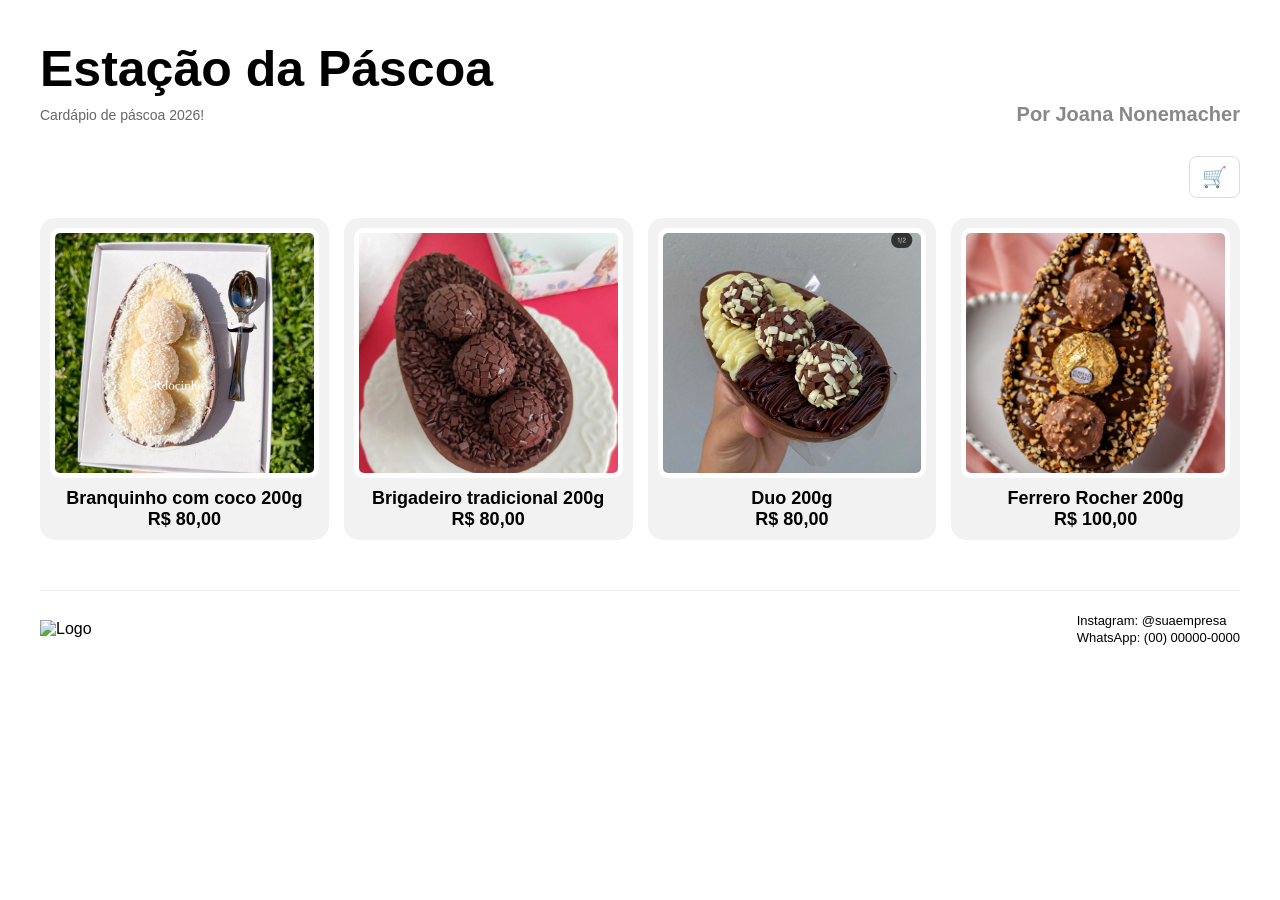
==== pascoa.html @ 9c00dd73 "Início do site da páscoa! Inicio do site da páscoa" ====
<!DOCTYPE html>
<html lang="pt-br">
<head>
    <meta charset="UTF-8">
    <meta name="viewport" content="width=device-width, initial-scale=1.0">
    <title>Estação da Páscoa</title>
    <link rel="stylesheet" href="pascoa.css">
</head>
<body>

    <header>
        <h1>Estação da Páscoa</h1>
        <div class="sub-header">
            <h4>Cardápio de páscoa 2026!</h4>
            <h5>Por Joana Nonemacher</h5>
        </div>
    </header>

    <main>
        <div class="topo-main">
            <button class="btn-carrinho">🛒</button>
        </div>

        <section class="vitrine">
            
            <div class="card-produto">
                <div class="moldura-foto">
                    <img src="imagens/branquinho com coco.jpg" alt="">
                </div>
                <p class="nome-produto">Branquinho com coco 200g</p>
                <p class="preco-produto">R$ 80,00</p>
            </div>

            <div class="card-produto">
                <div class="moldura-foto">
                    <img src="imagens/brigadeiro.jpg" alt="">
                </div>
                <p class="nome-produto">Brigadeiro tradicional 200g</p>
                <p class="preco-produto">R$ 80,00</p>
            </div>

            <div class="card-produto">
                <div class="moldura-foto">
                    <img src="imagens/duo.jpg" alt="">
                </div>
                <p class="nome-produto">Duo 200g</p>
                <p class="preco-produto">R$ 80,00</p>
            </div>

            <div class="card-produto">
                <div class="moldura-foto">
                    <img src="imagens/ferrero.jpg" alt="">
                </div>
                <p class="nome-produto">Ferrero Rocher 200g</p>
                <p class="preco-produto">R$ 100,00</p>
            </div>

            </section>
    </main>

    <footer>
        <img src="https://via.placeholder.com/80x40" alt="Logo" class="logo-footer">
        <div class="info-contato">
            <p>Instagram: @suaempresa</p>
            <p>WhatsApp: (00) 00000-0000</p>
        </div>
    </footer>

</body>
</html>
---- pascoa.css ----
* { margin: 0; padding: 0; box-sizing: border-box; font-family: sans-serif; }
        body { padding: 40px; background-color: #fff; }

        /* HEADER: Título em cima, Subtítulos na mesma linha abaixo */
        header { margin-bottom: 30px; }
        header h1 { font-size: 50px; margin-bottom: 5px; }
        
        .sub-header {
            display: flex;
            justify-content: space-between; /* H4 na esquerda, H5 na direita */
            align-items: center;
        }
        header h4 { font-size: 14px; color: #666; font-weight: normal; }
        header h5 { font-size: 20px; color: #888; }

        /* MAIN: Botão de carrinho na direita */
        .topo-main {
            display: flex;
            justify-content: flex-end;
            margin-bottom: 20px;
        }
        .btn-carrinho {
            font-size: 20px;
            padding: 8px 12px;
            cursor: pointer;
            border-radius: 8px;
            border: 1px solid #ddd;
            background: #fff;
        }

        /* GRID: 4 BLOCOS POR LINHA (O que você pediu) */
        .vitrine {
            display: grid;
            grid-template-columns: repeat(4, 1fr); /* FORÇA 4 POR LINHA */
            gap: 15px; /* Espaço entre os blocos */
        }

        /* O BLOCO (QUADRADO/RETANGULAR COM BORDAS ARREDONDADAS) */
        .card-produto {
            background-color: #f2f2f2; /* Cor do bloco */
            border-radius: 15px;
            padding: 10px; /* Bordinha em volta do conteúdo */
            text-align: center;
        }

        /* IMAGEM DENTRO DO BLOCO (COM BORDAS BRANCAS) */
        .moldura-foto {
            background-color: white; /* A bordinha branca solicitada */
            padding: 5px;
            border-radius: 10px;
            margin-bottom: 10px;
            height: 250px; /* Tamanho menor para a imagem não ficar gigante */
            display: flex;
            align-items: center;
            justify-content: center;
            overflow: hidden;
        }

        .moldura-foto img {
            max-width: 100%;
            max-height: 100%;
            object-fit: cover;
            border-radius: 5px;
            width: 100%;
            height: 100%;

        }

        /* TEXTOS DO PRODUTO */
        .nome-produto { 
            
            font-size: 18px;      /* Igual ao preco-produto */
    font-weight: bold;    /* Igual ao preco-produto */
    color: #000;
         }
        .preco-produto { font-size: 18px; font-weight: bold; color: #000; }

        /* FOOTER */
        footer {
            margin-top: 50px;
            padding-top: 20px;
            border-top: 1px solid #eee;
            display: flex;
            justify-content: space-between;
            align-items: center;
        }
        .info-contato p { font-size: 13px; margin: 2px 0; }
        .logo-footer { width: 80px; height: auto; }
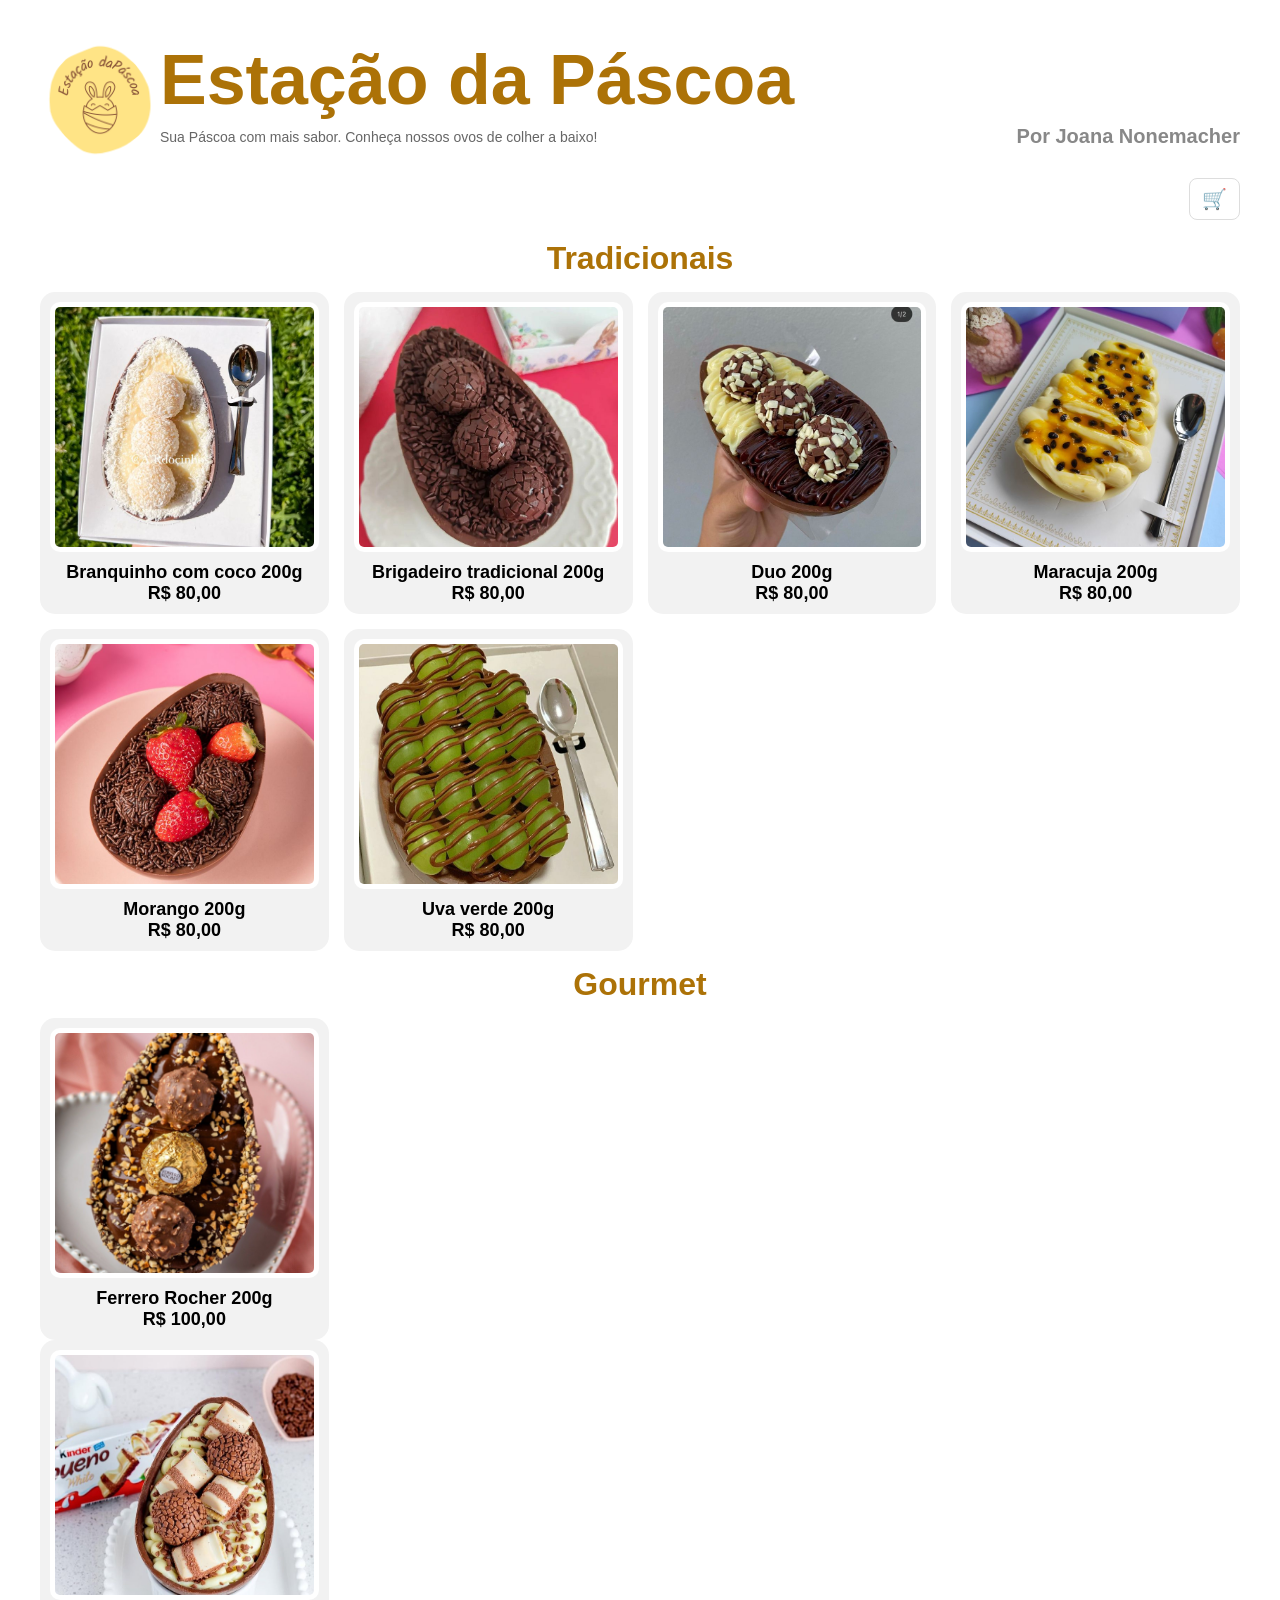
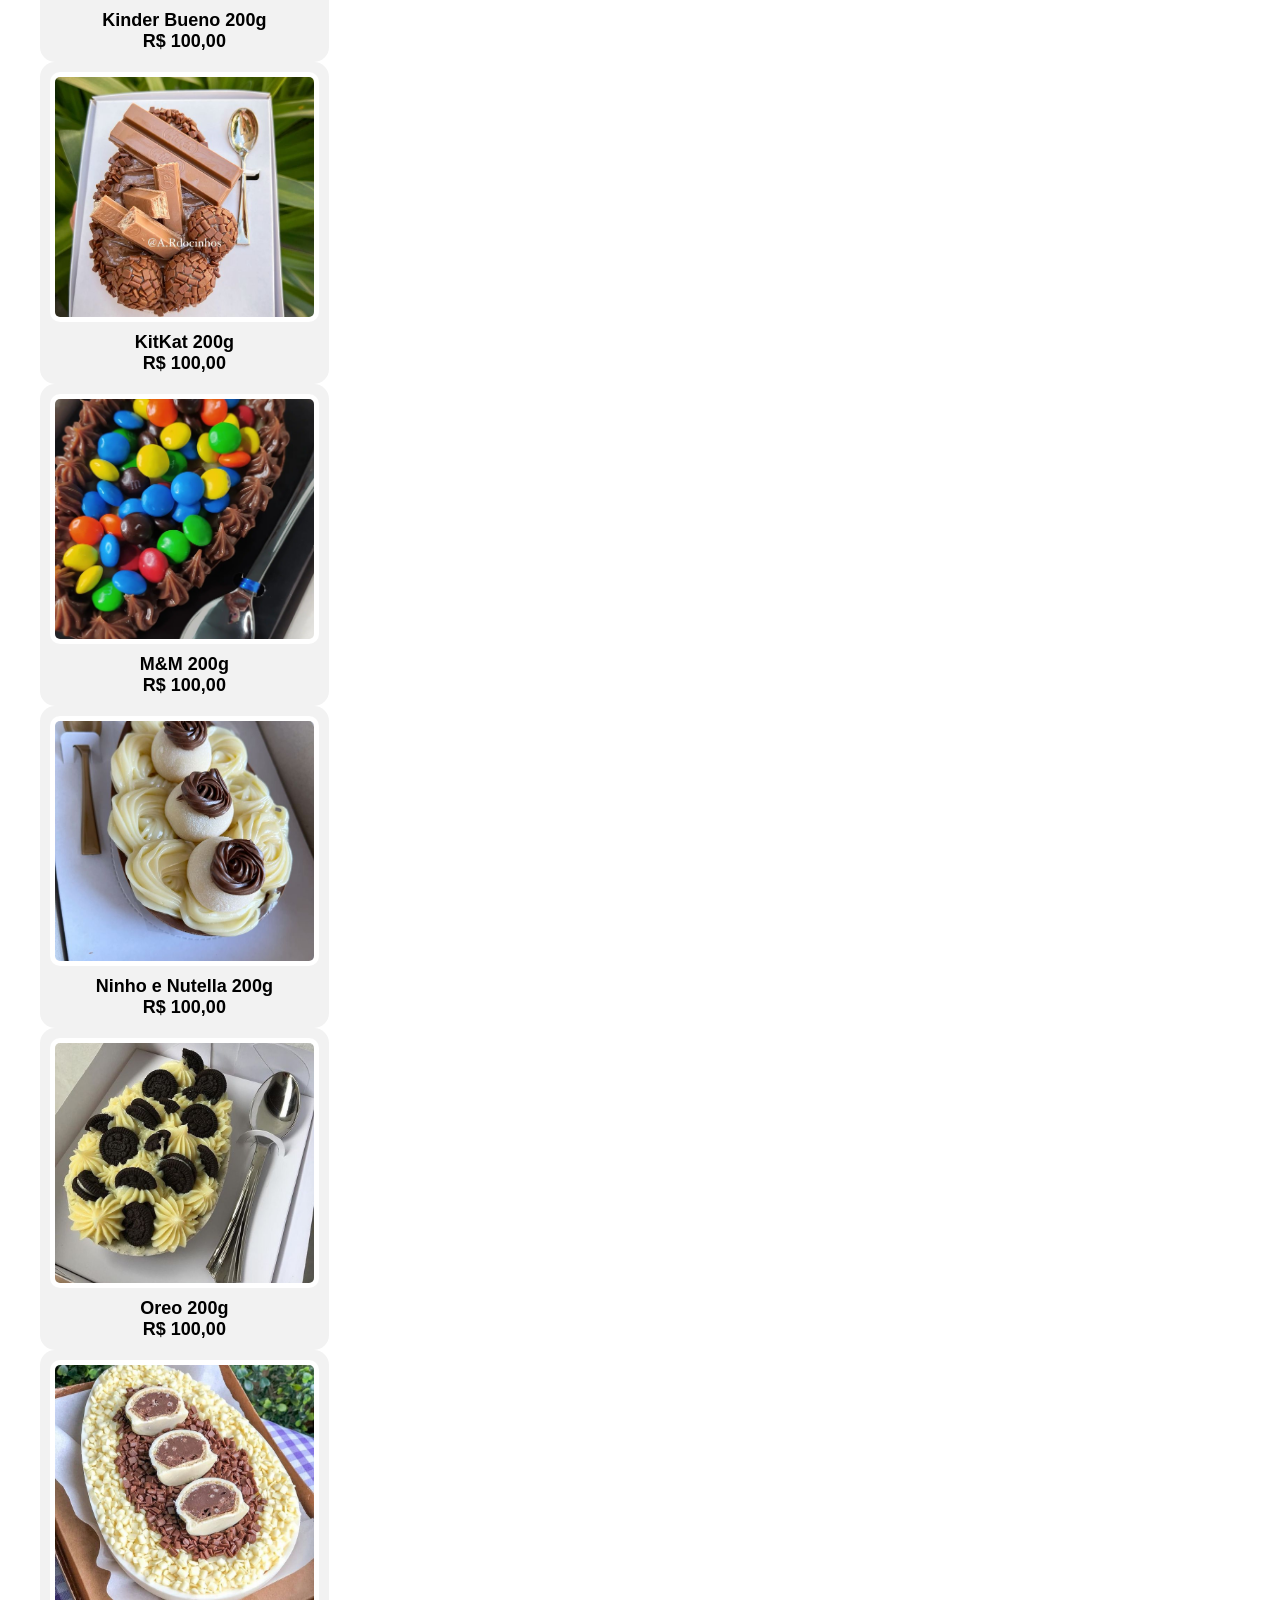
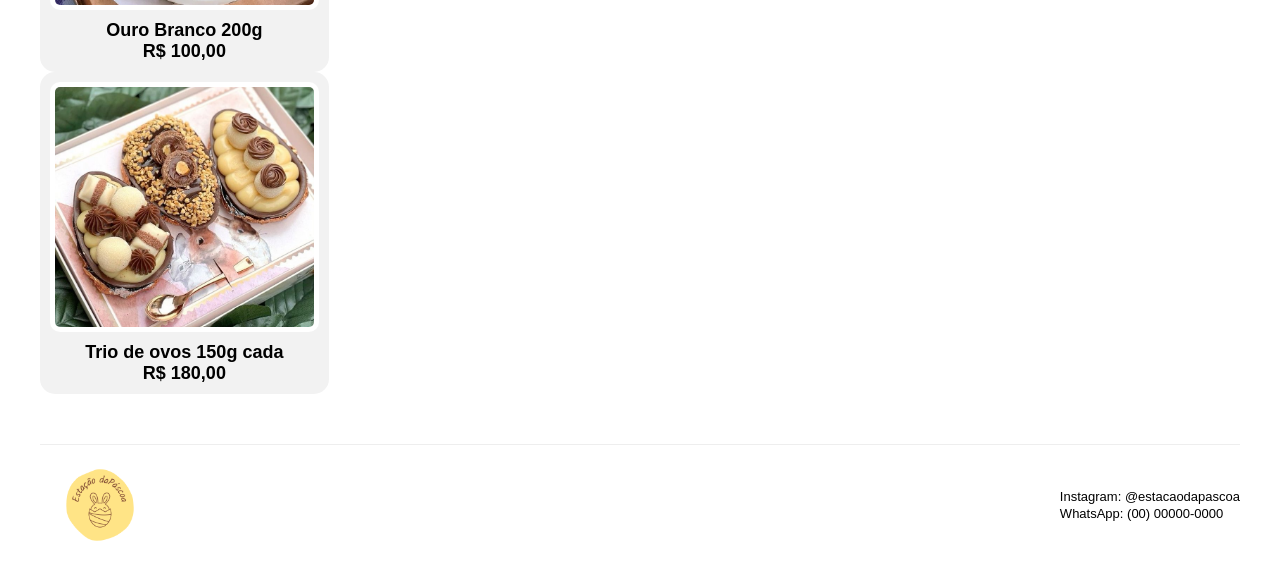
==== commit d12d52f7: "Continuação do site da páscoa continuação do site da páscoa" ====
--- a/pascoa.html
+++ b/pascoa.html
@@ -9,9 +9,10 @@
 <body>
 
     <header>
+        <img src="imagens/Ovo de Páscoa Caseiro Coelho Ilustrado Circular Amarelo Logotipo.png" alt="Logo" class="logo-header">
         <h1>Estação da Páscoa</h1>
         <div class="sub-header">
-            <h4>Cardápio de páscoa 2026!</h4>
+            <h4>Sua Páscoa com mais sabor. Conheça nossos ovos de colher a baixo!</h4>
             <h5>Por Joana Nonemacher</h5>
         </div>
     </header>
@@ -20,6 +21,8 @@
         <div class="topo-main">
             <button class="btn-carrinho">🛒</button>
         </div>
+
+        <h2 class="titulo-secao">Tradicionais</h2>
 
         <section class="vitrine">
             
@@ -49,19 +52,104 @@
 
             <div class="card-produto">
                 <div class="moldura-foto">
+                    <img src="imagens/maracuja.jpg" alt="">
+                </div>
+                <p class="nome-produto">Maracuja 200g</p>
+                <p class="preco-produto">R$ 80,00</p>
+            </div>
+
+            <div class="card-produto">
+                <div class="moldura-foto">
+                    <img src="imagens/morango.jpg" alt="">
+                </div>
+                <p class="nome-produto">Morango 200g</p>
+                <p class="preco-produto">R$ 80,00</p>
+            </div>
+
+            <div class="card-produto">
+                <div class="moldura-foto">
+                    <img src="imagens/uva.jpg" alt="">
+                </div>
+                <p class="nome-produto">Uva verde 200g</p>
+                <p class="preco-produto">R$ 80,00</p>
+            </div>
+            </section>
+
+            <h2 class="titulo-secao">Gourmet</h2>
+            <section class="vitrine">
+
+            <section>
+            <div class="card-produto">
+                <div class="moldura-foto">
                     <img src="imagens/ferrero.jpg" alt="">
                 </div>
                 <p class="nome-produto">Ferrero Rocher 200g</p>
                 <p class="preco-produto">R$ 100,00</p>
             </div>
 
+             <div class="card-produto">
+                <div class="moldura-foto">
+                    <img src="imagens/kinder.jpg" alt="">
+                </div>
+                <p class="nome-produto">Kinder Bueno 200g</p>
+                <p class="preco-produto">R$ 100,00</p>
+            </div>
+
+             <div class="card-produto">
+                <div class="moldura-foto">
+                    <img src="imagens/kitkat.jpg" alt="">
+                </div>
+                <p class="nome-produto">KitKat 200g</p>
+                <p class="preco-produto">R$ 100,00</p>
+            </div>
+             
+             <div class="card-produto">
+                <div class="moldura-foto">
+                    <img src="imagens/mm.jpg" alt="">
+                </div>
+                <p class="nome-produto">M&M 200g</p>
+                <p class="preco-produto">R$ 100,00</p>
+            </div>
+             
+             <div class="card-produto">
+                <div class="moldura-foto">
+                    <img src="imagens/Ninho e nutella.jpg" alt="">
+                </div>
+                <p class="nome-produto">Ninho e Nutella 200g</p>
+                <p class="preco-produto">R$ 100,00</p>
+            </div>
+
+             <div class="card-produto">
+                <div class="moldura-foto">
+                    <img src="imagens/oreo.jpg" alt="">
+                </div>
+                <p class="nome-produto">Oreo 200g</p>
+                <p class="preco-produto">R$ 100,00</p>
+            </div>
+
+             <div class="card-produto">
+                <div class="moldura-foto">
+                    <img src="imagens/ouro branco.jpg" alt="">
+                </div>
+                <p class="nome-produto">Ouro Branco 200g</p>
+                <p class="preco-produto">R$ 100,00</p>
+            </div>
+             
+             <div class="card-produto">
+                <div class="moldura-foto">
+                    <img src="imagens/trio.jpg" alt="">
+                </div>
+                <p class="nome-produto">Trio de ovos 150g cada</p>
+                <p class="preco-produto">R$ 180,00</p>
+            </div>
+            </section>
             </section>
     </main>
 
     <footer>
-        <img src="https://via.placeholder.com/80x40" alt="Logo" class="logo-footer">
+        <img src="imagens/Ovo de Páscoa Caseiro Coelho Ilustrado Circular Amarelo Logotipo.png" alt="Logo" class="logo-footer">
         <div class="info-contato">
-            <p>Instagram: @suaempresa</p>
+            <p>Instagram: @estacaodapascoa</p>
             <p>WhatsApp: (00) 00000-0000</p>
         </div>
     </footer>
--- a/pascoa.css
+++ b/pascoa.css
@@ -1,89 +1,152 @@
-* { margin: 0; padding: 0; box-sizing: border-box; font-family: sans-serif; }
-        body { padding: 40px; background-color: #fff; }
+*{
+margin: 0;
+padding: 0;
+box-sizing: border-box;
+font-family: sans-serif;
+}
 
-        /* HEADER: Título em cima, Subtítulos na mesma linha abaixo */
-        header { margin-bottom: 30px; }
-        header h1 { font-size: 50px; margin-bottom: 5px; }
-        
-        .sub-header {
-            display: flex;
-            justify-content: space-between; /* H4 na esquerda, H5 na direita */
-            align-items: center;
-        }
-        header h4 { font-size: 14px; color: #666; font-weight: normal; }
-        header h5 { font-size: 20px; color: #888; }
+body{ 
+padding: 40px;
+background-color: #fff;
+}
+    
+header{
+margin-bottom: 30px;
+}
 
-        /* MAIN: Botão de carrinho na direita */
-        .topo-main {
-            display: flex;
-            justify-content: flex-end;
-            margin-bottom: 20px;
-        }
-        .btn-carrinho {
-            font-size: 20px;
-            padding: 8px 12px;
-            cursor: pointer;
-            border-radius: 8px;
-            border: 1px solid #ddd;
-            background: #fff;
-        }
+header img {
+display: block;
+float: left;
+font-size: 70%;
+width: 120px; 
+height: auto;
+}
 
-        /* GRID: 4 BLOCOS POR LINHA (O que você pediu) */
-        .vitrine {
-            display: grid;
-            grid-template-columns: repeat(4, 1fr); /* FORÇA 4 POR LINHA */
-            gap: 15px; /* Espaço entre os blocos */
-        }
+header h1{
+font-size: 70px;
+margin-left: 50px;
+margin-bottom: 5px;
+color: #ac7207;
+}
 
-        /* O BLOCO (QUADRADO/RETANGULAR COM BORDAS ARREDONDADAS) */
-        .card-produto {
-            background-color: #f2f2f2; /* Cor do bloco */
-            border-radius: 15px;
-            padding: 10px; /* Bordinha em volta do conteúdo */
-            text-align: center;
-        }
+.sub-header{
+display: flex;
+justify-content: space-between;
+align-items: center;
+}
 
-        /* IMAGEM DENTRO DO BLOCO (COM BORDAS BRANCAS) */
-        .moldura-foto {
-            background-color: white; /* A bordinha branca solicitada */
-            padding: 5px;
-            border-radius: 10px;
-            margin-bottom: 10px;
-            height: 250px; /* Tamanho menor para a imagem não ficar gigante */
-            display: flex;
-            align-items: center;
-            justify-content: center;
-            overflow: hidden;
-        }
+header h4{
+font-size: 14px;
+color: #666;
+font-weight: normal;
+}
 
-        .moldura-foto img {
-            max-width: 100%;
-            max-height: 100%;
-            object-fit: cover;
-            border-radius: 5px;
-            width: 100%;
-            height: 100%;
+header h5{
+font-size: 20px;
+color: #888;
+}
 
-        }
+/* main: botao do carrinho na direita*/
+.topo-main{
+display: flex;
+justify-content: flex-end;
+margin-bottom: 20px;
+}
 
-        /* TEXTOS DO PRODUTO */
-        .nome-produto { 
-            
-            font-size: 18px;      /* Igual ao preco-produto */
-    font-weight: bold;    /* Igual ao preco-produto */
-    color: #000;
-         }
-        .preco-produto { font-size: 18px; font-weight: bold; color: #000; }
+.btn-carrinho{
+font-size: 20px;
+padding: 8px 12px;
+cursor: pointer;
+border-radius: 8px;
+border: 1px solid #ddd;
+background: #fff;
+}
 
-        /* FOOTER */
-        footer {
-            margin-top: 50px;
-            padding-top: 20px;
-            border-top: 1px solid #eee;
-            display: flex;
-            justify-content: space-between;
-            align-items: center;
-        }
-        .info-contato p { font-size: 13px; margin: 2px 0; }
-        .logo-footer { width: 80px; height: auto; }
+.titulo-secao {
+    font-size: 32px;
+    color: #ac7207;
+    text-align: center;
+    margin-bottom: 15px;
+    margin-top: 15px;
+}
+
+/* grid: 4 ovos por linha */
+.vitrine{
+display: grid;
+grid-template-columns: repeat(4, 1fr);
+gap: 15px;
+}
+
+
+/* bloco do ovo */
+.card-produto{
+background-color: #f2f2f2;
+border-radius: 15px;
+padding: 10px;
+text-align: center;
+}
+
+/* lugar das imagens*/
+.moldura-foto{
+background-color: white;
+padding: 5px;
+border-radius: 10px;
+margin-bottom: 10px;
+height: 250px;
+display: flex;
+align-items: center;
+justify-content: center;
+overflow: hidden;
+}
+
+/* imagens ovos */
+.moldura-foto img{
+max-width: 100%;
+max-height: 100%;
+object-fit: cover;
+border-radius: 5px;
+width: 100%;
+height: 100%;
+}
+
+/* texto do produto */
+.nome-produto{      
+font-size: 18px;
+font-weight: bold;
+color: #000;
+}
+
+.preco-produto{
+font-size: 18px;
+font-weight: bold;
+color: #000;
+}
+
+/* footer */
+footer{
+margin-top: 50px;
+padding-top: 20px;
+border-top: 1px solid #eee;
+display: flex;
+justify-content: space-between;
+align-items: center;
+}
+
+footer img{
+display: block;
+margin-left: 20px;
+width: 120px; 
+height: auto;
+}
+
+
+.info-contato p{
+font-size: 13px;
+margin: 2px 0;
+}
+
+.logo-footer{
+width: 80px;
+height: auto;
+}
     
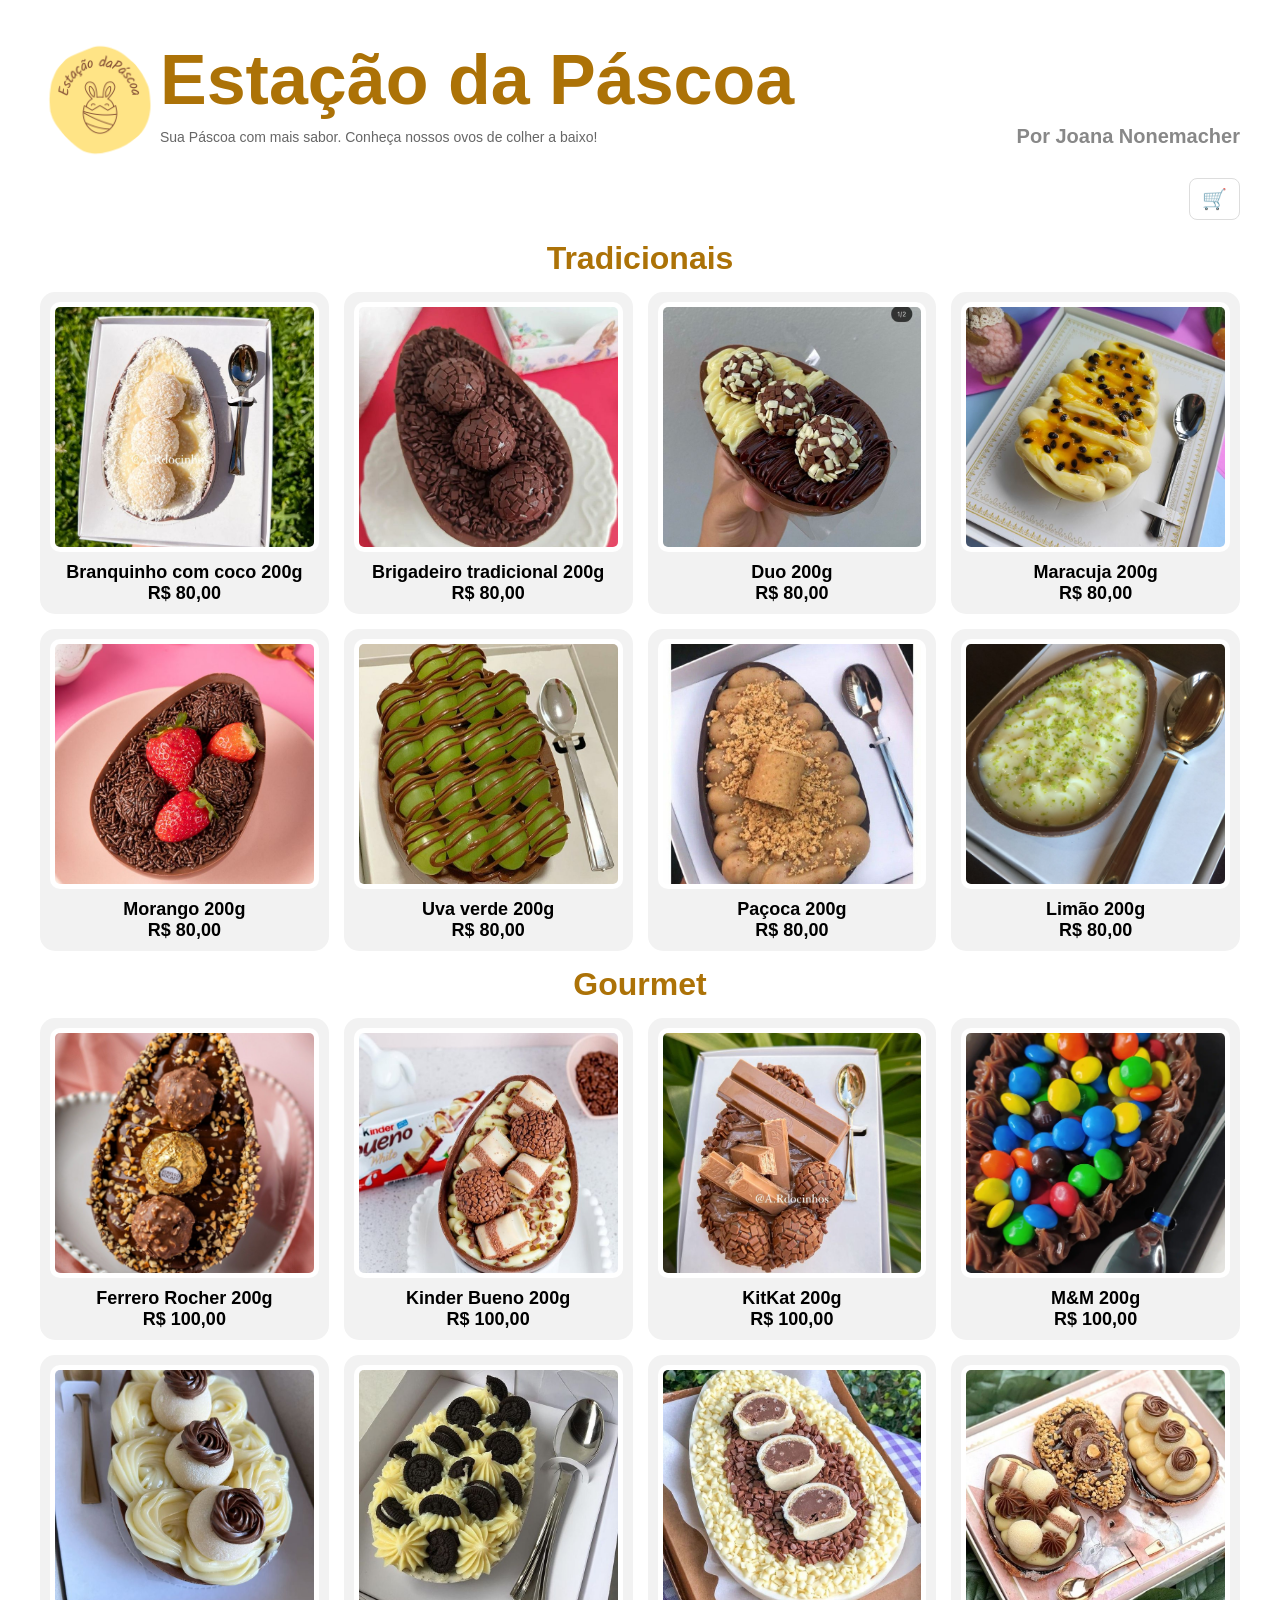
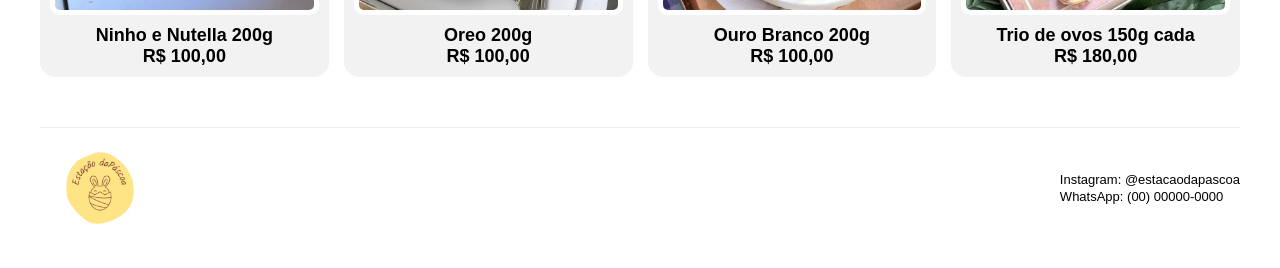
==== commit 22a9ff50: "semi finalização do site finalizando" ====
--- a/pascoa.html
+++ b/pascoa.html
@@ -19,22 +19,22 @@
 
     <main>
         <div class="topo-main">
-            <button class="btn-carrinho">🛒</button>
+            <button class="btn-carrinho" id="abrir-carrinho">🛒<span id="contador-notas"></span></button>
         </div>
 
         <h2 class="titulo-secao">Tradicionais</h2>
 
         <section class="vitrine">
             
-            <div class="card-produto">
+            <div class="card-produto" onclick="adicionarAoCarrinho('Branquinho com coco', 80, 'imagens/branquinho com coco.jpg')">
                 <div class="moldura-foto">
                     <img src="imagens/branquinho com coco.jpg" alt="">
                 </div>
                 <p class="nome-produto">Branquinho com coco 200g</p>
                 <p class="preco-produto">R$ 80,00</p>
             </div>
-
-            <div class="card-produto">
+            
+            <div class="card-produto" onclick="adicionarAoCarrinho('Brigadeiro', 80, 'imagens/brigadeiro.jpg')">
                 <div class="moldura-foto">
                     <img src="imagens/brigadeiro.jpg" alt="">
                 </div>
@@ -42,7 +42,7 @@
                 <p class="preco-produto">R$ 80,00</p>
             </div>
 
-            <div class="card-produto">
+            <div class="card-produto" onclick="adicionarAoCarrinho('Duo', 80, 'imagens/duo.jpg')">
                 <div class="moldura-foto">
                     <img src="imagens/duo.jpg" alt="">
                 </div>
@@ -50,15 +50,15 @@
                 <p class="preco-produto">R$ 80,00</p>
             </div>
 
-            <div class="card-produto">
-                <div class="moldura-foto">
+            <div class="card-produto" onclick="adicionarAoCarrinho('Maracuja', 80, 'imagens/maracuja.jpg')">
+                <div class="moldura-foto"> 
                     <img src="imagens/maracuja.jpg" alt="">
                 </div>
                 <p class="nome-produto">Maracuja 200g</p>
                 <p class="preco-produto">R$ 80,00</p>
             </div>
 
-            <div class="card-produto">
+            <div class="card-produto" onclick="adicionarAoCarrinho('Morango', 80, 'imagens/morango.jpg')">
                 <div class="moldura-foto">
                     <img src="imagens/morango.jpg" alt="">
                 </div>
@@ -66,28 +66,44 @@
                 <p class="preco-produto">R$ 80,00</p>
             </div>
 
-            <div class="card-produto">
+            <div class="card-produto" onclick="adicionarAoCarrinho('Uva', 80, 'imagens/uva.jpg')">
                 <div class="moldura-foto">
                     <img src="imagens/uva.jpg" alt="">
                 </div>
                 <p class="nome-produto">Uva verde 200g</p>
                 <p class="preco-produto">R$ 80,00</p>
             </div>
+             
+            <div class="card-produto" onclick="adicionarAoCarrinho('Paçoca', 80, 'imagens/Paçoca.jpg')">
+                <div class="moldura-foto">
+                    <img src="imagens/paçoca.jpg" alt="">
+                </div>
+                <p class="nome-produto">Paçoca 200g</p>
+                <p class="preco-produto">R$ 80,00</p>
+            </div>
+            
+            <div class="card-produto" onclick="adicionarAoCarrinho('Limão', 80, 'imagens/limão.jpg')">
+                <div class="moldura-foto">
+                    <img src="imagens/limão.jpg" alt="">
+                </div>
+                <p class="nome-produto">Limão 200g</p>
+                <p class="preco-produto">R$ 80,00</p>
+            </div>
+
             </section>
 
             <h2 class="titulo-secao">Gourmet</h2>
             <section class="vitrine">
-
-            <section>
-            <div class="card-produto">
-                <div class="moldura-foto">
-                    <img src="imagens/ferrero.jpg" alt="">
-                </div>
+            
+            <div class="card-produto" onclick="adicionarAoCarrinho('Ferrero Rocher', 100, 'imagens/ferrero.jpg')">
+            <div class="moldura-foto">
+                <img src="imagens/ferrero.jpg" alt="">
+            </div>
                 <p class="nome-produto">Ferrero Rocher 200g</p>
                 <p class="preco-produto">R$ 100,00</p>
             </div>
 
-             <div class="card-produto">
+            <div class="card-produto" onclick="adicionarAoCarrinho('Kinder Bueno', 100, 'imagens/kinder.jpg')">
                 <div class="moldura-foto">
                     <img src="imagens/kinder.jpg" alt="">
                 </div>
@@ -95,7 +111,7 @@
                 <p class="preco-produto">R$ 100,00</p>
             </div>
 
-             <div class="card-produto">
+            <div class="card-produto" onclick="adicionarAoCarrinho('KitKat', 100, 'imagens/kitkat.jpg')">
                 <div class="moldura-foto">
                     <img src="imagens/kitkat.jpg" alt="">
                 </div>
@@ -103,7 +119,7 @@
                 <p class="preco-produto">R$ 100,00</p>
             </div>
              
-             <div class="card-produto">
+            <div class="card-produto" onclick="adicionarAoCarrinho('M&M', 100, 'imagens/mm.jpg')">
                 <div class="moldura-foto">
                     <img src="imagens/mm.jpg" alt="">
                 </div>
@@ -111,7 +127,7 @@
                 <p class="preco-produto">R$ 100,00</p>
             </div>
              
-             <div class="card-produto">
+            <div class="card-produto" onclick="adicionarAoCarrinho('Ninho e Nutella', 100, 'imagens/Ninho e nutella.jpg')">
                 <div class="moldura-foto">
                     <img src="imagens/Ninho e nutella.jpg" alt="">
                 </div>
@@ -119,7 +135,7 @@
                 <p class="preco-produto">R$ 100,00</p>
             </div>
 
-             <div class="card-produto">
+            <div class="card-produto" onclick="adicionarAoCarrinho('Oreo', 100, 'imagens/oreo.jpg')">
                 <div class="moldura-foto">
                     <img src="imagens/oreo.jpg" alt="">
                 </div>
@@ -127,15 +143,15 @@
                 <p class="preco-produto">R$ 100,00</p>
             </div>
 
-             <div class="card-produto">
+            <div class="card-produto" onclick="adicionarAoCarrinho('Ouro Branco', 100, 'imagens/ouro branco')">
                 <div class="moldura-foto">
                     <img src="imagens/ouro branco.jpg" alt="">
                 </div>
                 <p class="nome-produto">Ouro Branco 200g</p>
                 <p class="preco-produto">R$ 100,00</p>
             </div>
-             
-             <div class="card-produto">
+            
+            <div class="card-produto" onclick="adicionarAoCarrinho('Trio', 180, 'imagens/trio.jpg')">
                 <div class="moldura-foto">
                     <img src="imagens/trio.jpg" alt="">
                 </div>
@@ -145,6 +161,43 @@
             </section>
             </section>
     </main>
+
+    <div id="sidebar-carrinho" class="sidebar">
+        <div class="sidebar-header">
+            <span class="fechar" onclick="toggleCarrinho()">X</span>
+            <h3>Seu Carrinho</h3>
+        </div>
+        <hr class="linha-divisoria">
+        <div id="itens-carrinho" class="lista-itens">
+            </div>
+        <div class="sidebar-footer">
+            <p>Total: <span id="total-carrinho">R$ 0,00</span></p>
+            <button class="btn-comprar" onclick="irParaCheckout()">Comprar Agora</button>
+        </div>
+    </div>
+
+    <div id="sidebar-checkout" class="sidebar">
+        <div class="sidebar-header">
+            <span class="voltar" onclick="voltarParaCarrinho()">←</span>
+            <h3>Finalizar Compra</h3>
+        </div>
+        <hr class="linha-divisoria">
+        <div class="form-checkout">
+            <input type="text" id="endereco" placeholder="Digite seu endereço e cidade">
+            <button onclick="calcularFrete()" class="btn-frete">Calcular Frete</button>
+            <div id="resultado-frete"></div>
+            
+            <div id="area-pagamento" style="display:none;">
+                <p>Pagamento via PIX</p>
+                <div class="qr-code">
+                    <img src="imagens/qrcode.jpg" alt="QR Code PIX" style="width:150px;">
+                </div>
+                <button class="btn-comprar" onclick="finalizarCompra()">Pagamento Realizado</button>
+            </div>
+        </div>
+    </div>
+
+    <div id="overlay" onclick="fecharTudo()"></div>
 
     <footer>
         <img src="imagens/Ovo de Páscoa Caseiro Coelho Ilustrado Circular Amarelo Logotipo.png" alt="Logo" class="logo-footer">
@@ -153,6 +206,7 @@
             <p>WhatsApp: (00) 00000-0000</p>
         </div>
     </footer>
+    <script src="script.js"></script>
 
 </body>
 </html>
--- a/pascoa.css
+++ b/pascoa.css
@@ -149,4 +149,56 @@
 width: 80px;
 height: auto;
 }
-    +
+/* Configuração das Sidebars */
+.sidebar {
+    height: 100%;
+    width: 0; /* Começa fechada */
+    position: fixed;
+    z-index: 1000;
+    top: 0;
+    right: 0;
+    background-color: #fff;
+    box-shadow: -2px 0 5px rgba(0,0,0,0.2);
+    overflow-x: hidden;
+    transition: 0.5s;
+    padding-top: 20px;
+    display: flex;
+    flex-direction: column;
+}
+
+.sidebar.ativo {
+    width: 20vw; /* Aproximadamente 1/5 da tela */
+    min-width: 300px;
+    padding: 20px;
+}
+
+#overlay {
+    display: none;
+    position: fixed;
+    top: 0; left: 0; width: 100%; height: 100%;
+    background: rgba(0,0,0,0.5);
+    z-index: 999;
+}
+
+.sidebar-header { display: flex; align-items: center; gap: 20px; }
+.fechar, .voltar { cursor: pointer; font-size: 24px; font-weight: bold; }
+.linha-divisoria { border: 0; border-top: 1px solid #eee; margin: 15px 0; }
+
+/* Estilo do item no carrinho */
+.item-carrinho {
+    display: flex;
+    align-items: center;
+    gap: 10px;
+    margin-bottom: 15px;
+    font-size: 14px;
+}
+.img-mini { width: 50px; height: 50px; object-fit: cover; border-radius: 5px; }
+.controles-qtd { display: flex; align-items: center; border: 1px solid #ddd; border-radius: 5px; }
+.controles-qtd button { border: none; background: #eee; padding: 2px 8px; cursor: pointer; }
+.controles-qtd span { padding: 0 10px; }
+
+.sidebar-footer { margin-top: auto; padding-bottom: 20px; }
+.btn-comprar { width: 100%; padding: 15px; background: #ac7207; color: white; border: none; border-radius: 8px; cursor: pointer; font-weight: bold; }
+.btn-frete { margin: 10px 0; padding: 8px; cursor: pointer; }
+#endereco { width: 100%; padding: 10px; margin-top: 10px; }
